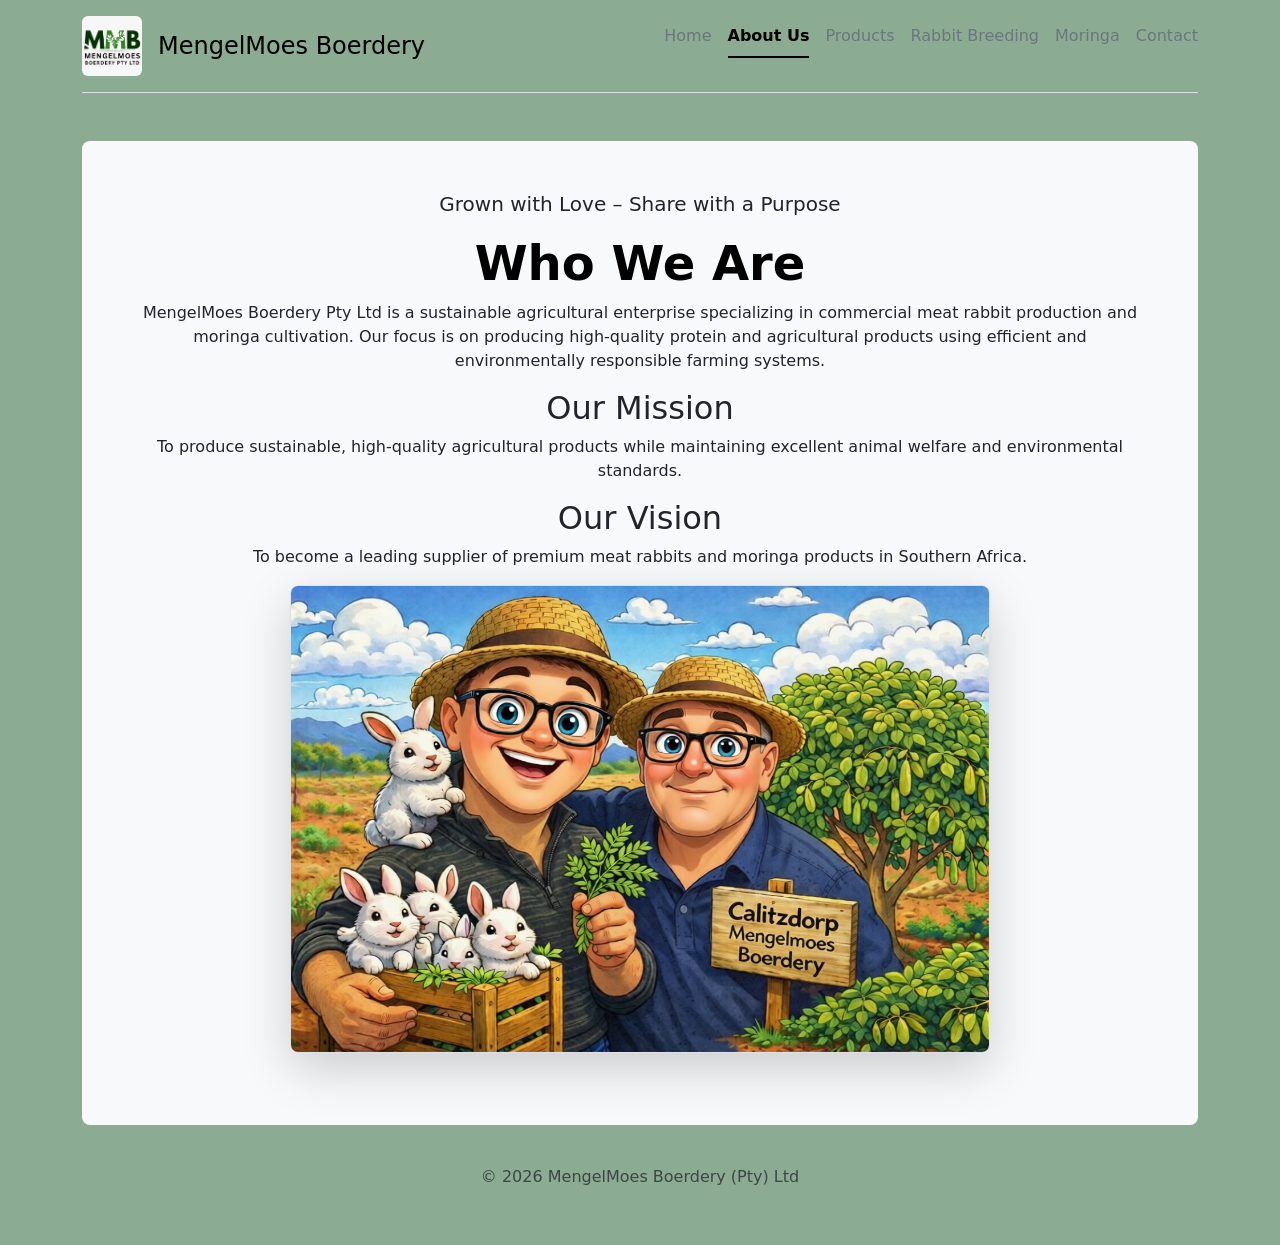
==== about.html @ 13d069d1 "Initial" ====
<!DOCTYPE html>
<html lang="en">
<head>
    <meta charset="UTF-8">
    <meta name="viewport" content="width=device-width, initial-scale=1.0">
    <title>About Us - MengelMoes Boerdery</title>
    <link href="https://cdn.jsdelivr.net/npm/bootstrap@5.3.6/dist/css/bootstrap.min.css" rel="stylesheet" integrity="sha384-4Q6Gf2aSP4eDXB8Miphtr37CMZZQ5oXLH2yaXMJ2w8e2ZtHTl7GptT4jmndRuHDT" crossorigin="anonymous">
</head>
<body class="container" style="background-color: #8cab93">
    <header class="d-flex flex-wrap justify-content-center py-3 mb-4 border-bottom"> 
        <a href="/" class="d-flex align-items-center mb-3 mb-md-0 me-md-auto link-body-emphasis text-decoration-none"> 
            <img src="Logo.jpeg" id="logo" alt="Logo" height="60" class="d-inline-block align-text-top rounded">
            <span class="ps-3 fs-4">MengelMoes Boerdery</span> 
        </a> 
            <ul class="nav nav-underline"> 
                <li class="nav-item"><a href="index.html" class="nav-link text-secondary" >Home</a></li> 
                <li class="nav-item"><a href="#" class="nav-link active" aria-current="page">About Us</a></li>
                <li class="nav-item"><a href="products.html" class="nav-link text-secondary">Products</a></li>
                <li class="nav-item"><a href="rabbits.html" class="nav-link text-secondary">Rabbit Breeding</a></li> 
                <li class="nav-item"><a href="moringa.html" class="nav-link text-secondary">Moringa</a></li> 
                <li class="nav-item"><a href="contact.html" class="nav-link text-secondary">Contact</a></li>
            </ul> 
    </header>
    <main class="mt-5 flex-shrink-0">
        <div class="p-5 text-center bg-body-tertiary rounded-3"> 
            <p class="lead">Grown with Love – Share with a Purpose</p>


            <div class="container">

            <div class="section">
                <h2 class="display-5 fw-bold text-body-emphasis">Who We Are</h2>
                <p>
                MengelMoes Boerdery Pty Ltd is a sustainable agricultural enterprise specializing in commercial meat rabbit production and moringa cultivation. Our focus is on producing high-quality protein and agricultural products using efficient and environmentally responsible farming systems.
                </p>
            </div>

        <div class="section">
            <h2>Our Mission</h2>
            <p>
            To produce sustainable, high-quality agricultural products while maintaining excellent animal welfare and environmental standards.
            </p>
        </div>

        <div class="section">
            <h2>Our Vision</h2>
            <p>
            To become a leading supplier of premium meat rabbits and moringa products in Southern Africa.
            </p>
        </div>

        </div>
        <div class="container px-5"> 
                <img src="mmboere.png" class="img-fluid border rounded-3 shadow-lg mb-4" alt="Kevin and Andrey Vrey" width="700" height="500" loading="lazy"> 
            </div>
     </div>   
     </main>
    <footer class="py-3 my-4">    
        <p class="text-center text-body-secondary">© <script>document.write(new Date().getFullYear())</script>
            MengelMoes Boerdery (Pty) Ltd</p> 
    </footer> 
<script src="https://cdn.jsdelivr.net/npm/bootstrap@5.3.6/dist/js/bootstrap.bundle.min.js" integrity="sha384-j1CDi7MgGQ12Z7Qab0qlWQ/Qqz24Gc6BM0thvEMVjHnfYGF0rmFCozFSxQBxwHKO" crossorigin="anonymous"></script>
</body>
</html>
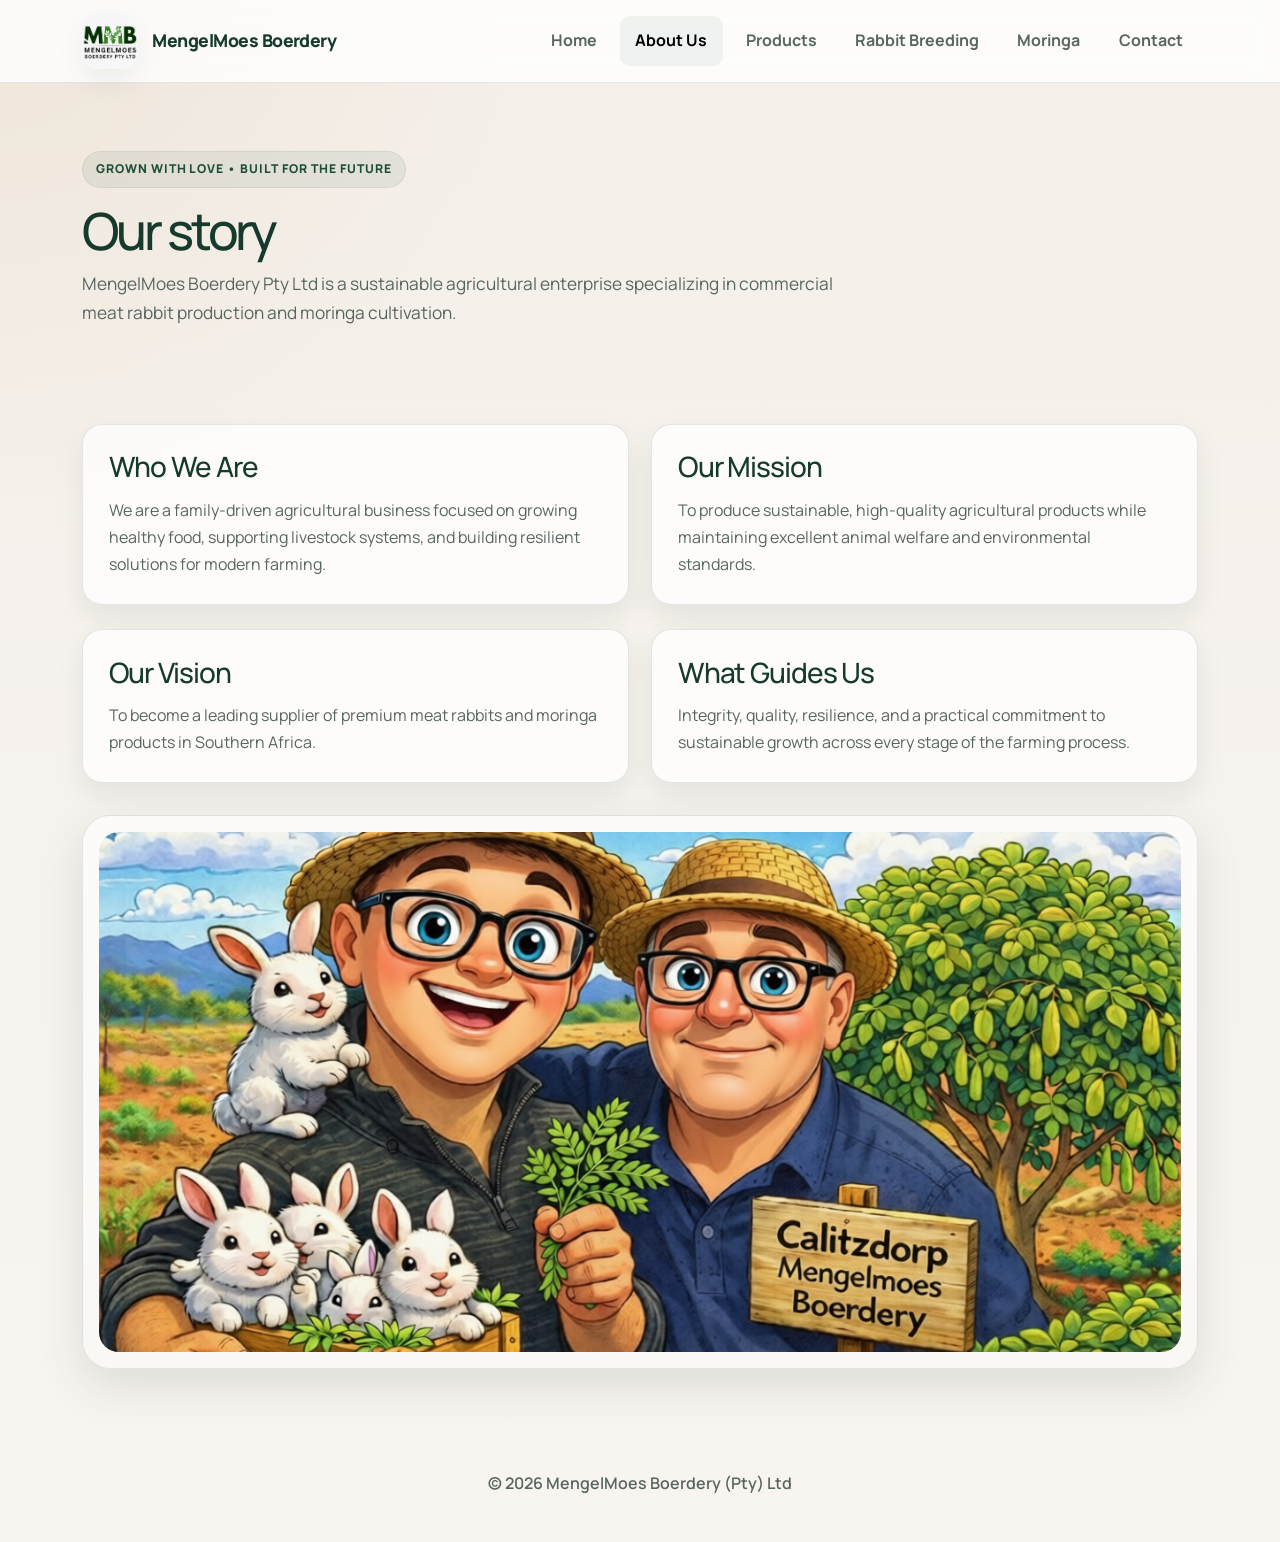
==== commit 492709fa: "Premium styling, need to add pictures" ====
--- a/about.html
+++ b/about.html
@@ -3,62 +3,98 @@
 <head>
     <meta charset="UTF-8">
     <meta name="viewport" content="width=device-width, initial-scale=1.0">
+    <meta name="description" content="Learn about MengelMoes Boerdery and our commitment to sustainable agriculture, rabbit breeding, and moringa farming.">
     <title>About Us - MengelMoes Boerdery</title>
     <link href="https://cdn.jsdelivr.net/npm/bootstrap@5.3.6/dist/css/bootstrap.min.css" rel="stylesheet" integrity="sha384-4Q6Gf2aSP4eDXB8Miphtr37CMZZQ5oXLH2yaXMJ2w8e2ZtHTl7GptT4jmndRuHDT" crossorigin="anonymous">
+    <link rel="stylesheet" href="styles.css">
 </head>
-<body class="container" style="background-color: #8cab93">
-    <header class="d-flex flex-wrap justify-content-center py-3 mb-4 border-bottom"> 
-        <a href="/" class="d-flex align-items-center mb-3 mb-md-0 me-md-auto link-body-emphasis text-decoration-none"> 
-            <img src="Logo.jpeg" id="logo" alt="Logo" height="60" class="d-inline-block align-text-top rounded">
-            <span class="ps-3 fs-4">MengelMoes Boerdery</span> 
-        </a> 
-            <ul class="nav nav-underline"> 
-                <li class="nav-item"><a href="index.html" class="nav-link text-secondary" >Home</a></li> 
-                <li class="nav-item"><a href="#" class="nav-link active" aria-current="page">About Us</a></li>
-                <li class="nav-item"><a href="products.html" class="nav-link text-secondary">Products</a></li>
-                <li class="nav-item"><a href="rabbits.html" class="nav-link text-secondary">Rabbit Breeding</a></li> 
-                <li class="nav-item"><a href="moringa.html" class="nav-link text-secondary">Moringa</a></li> 
-                <li class="nav-item"><a href="contact.html" class="nav-link text-secondary">Contact</a></li>
-            </ul> 
+<body>
+    <header class="site-header">
+        <div class="container">
+            <nav class="navbar navbar-expand-lg">
+                <a href="index.html" class="brand" aria-label="MengelMoes Boerdery home">
+                    <img src="Logo.jpeg" alt="MengelMoes Boerdery logo" class="brand-logo">
+                    <span class="brand-text">MengelMoes Boerdery</span>
+                </a>
+
+                <button class="navbar-toggler" type="button" data-bs-toggle="collapse" data-bs-target="#mainNav" aria-controls="mainNav" aria-expanded="false" aria-label="Toggle navigation">
+                    <span class="navbar-toggler-icon"></span>
+                </button>
+
+                <div class="collapse navbar-collapse" id="mainNav">
+                    <ul class="navbar-nav ms-auto nav-list">
+                        <li class="nav-item"><a href="index.html" class="nav-link">Home</a></li>
+                        <li class="nav-item"><a href="about.html" class="nav-link active">About Us</a></li>
+                        <li class="nav-item"><a href="products.html" class="nav-link">Products</a></li>
+                        <li class="nav-item"><a href="rabbits.html" class="nav-link">Rabbit Breeding</a></li>
+                        <li class="nav-item"><a href="moringa.html" class="nav-link">Moringa</a></li>
+                        <li class="nav-item"><a href="contact.html" class="nav-link">Contact</a></li>
+                    </ul>
+                </div>
+            </nav>
+        </div>
     </header>
-    <main class="mt-5 flex-shrink-0">
-        <div class="p-5 text-center bg-body-tertiary rounded-3"> 
-            <p class="lead">Grown with Love – Share with a Purpose</p>
 
+    <main>
+        <section class="page-hero">
+            <div class="container">
+                <div class="page-intro">
+                    <span class="eyebrow">Grown with love • built for the future</span>
+                    <h1 class="page-title">Our story</h1>
+                    <p class="page-lead">
+                        MengelMoes Boerdery Pty Ltd is a sustainable agricultural enterprise specializing in commercial meat rabbit production and moringa cultivation.
+                    </p>
+                </div>
+            </div>
+        </section>
 
+        <section class="section">
             <div class="container">
+                <div class="story-grid">
+                    <article class="info-card">
+                        <h3>Who We Are</h3>
+                        <p>
+                            We are a family-driven agricultural business focused on growing healthy food, supporting livestock systems, and building resilient solutions for modern farming.
+                        </p>
+                    </article>
 
-            <div class="section">
-                <h2 class="display-5 fw-bold text-body-emphasis">Who We Are</h2>
-                <p>
-                MengelMoes Boerdery Pty Ltd is a sustainable agricultural enterprise specializing in commercial meat rabbit production and moringa cultivation. Our focus is on producing high-quality protein and agricultural products using efficient and environmentally responsible farming systems.
-                </p>
+                    <article class="info-card">
+                        <h3>Our Mission</h3>
+                        <p>
+                            To produce sustainable, high-quality agricultural products while maintaining excellent animal welfare and environmental standards.
+                        </p>
+                    </article>
+                </div>
+
+                <div class="story-grid mt-4">
+                    <article class="info-card">
+                        <h3>Our Vision</h3>
+                        <p>
+                            To become a leading supplier of premium meat rabbits and moringa products in Southern Africa.
+                        </p>
+                    </article>
+
+                    <article class="info-card">
+                        <h3>What Guides Us</h3>
+                        <p>
+                            Integrity, quality, resilience, and a practical commitment to sustainable growth across every stage of the farming process.
+                        </p>
+                    </article>
+                </div>
+
+                <div class="page-image-wrap">
+                    <img src="mmboere.png" alt="Kevin and Andrey Vrey" loading="lazy">
+                </div>
             </div>
+        </section>
+    </main>
 
-        <div class="section">
-            <h2>Our Mission</h2>
-            <p>
-            To produce sustainable, high-quality agricultural products while maintaining excellent animal welfare and environmental standards.
-            </p>
+    <footer class="site-footer">
+        <div class="container">
+            <p>© <script>document.write(new Date().getFullYear())</script> MengelMoes Boerdery (Pty) Ltd</p>
         </div>
+    </footer>
 
-        <div class="section">
-            <h2>Our Vision</h2>
-            <p>
-            To become a leading supplier of premium meat rabbits and moringa products in Southern Africa.
-            </p>
-        </div>
-
-        </div>
-        <div class="container px-5"> 
-                <img src="mmboere.png" class="img-fluid border rounded-3 shadow-lg mb-4" alt="Kevin and Andrey Vrey" width="700" height="500" loading="lazy"> 
-            </div>
-     </div>   
-     </main>
-    <footer class="py-3 my-4">    
-        <p class="text-center text-body-secondary">© <script>document.write(new Date().getFullYear())</script>
-            MengelMoes Boerdery (Pty) Ltd</p> 
-    </footer> 
-<script src="https://cdn.jsdelivr.net/npm/bootstrap@5.3.6/dist/js/bootstrap.bundle.min.js" integrity="sha384-j1CDi7MgGQ12Z7Qab0qlWQ/Qqz24Gc6BM0thvEMVjHnfYGF0rmFCozFSxQBxwHKO" crossorigin="anonymous"></script>
+    <script src="https://cdn.jsdelivr.net/npm/bootstrap@5.3.6/dist/js/bootstrap.bundle.min.js" integrity="sha384-j1CDi7MgGQ12Z7Qab0qlWQ/Qqz24Gc6BM0thvEMVjHnfYGF0rmFCozFSxQBxwHKO" crossorigin="anonymous"></script>
 </body>
 </html>
--- a/styles.css
+++ b/styles.css
@@ -0,0 +1,568 @@
+/* ...existing code... */
+
+@import url('https://fonts.googleapis.com/css2?family=Manrope:wght@400;500;600;700;800&display=swap');
+
+:root {
+  --bg: #f4efe9;
+  --bg-soft: #faf7f2;
+  --surface: #ffffff;
+  --surface-alt: #eef3ee;
+  --primary: #1f4d3a;
+  --primary-dark: #163b2d;
+  --primary-soft: #e1efe7;
+  --accent: #c89d62;
+  --text: #1e2a27;
+  --muted: #586660;
+  --border: rgba(31, 77, 58, 0.12);
+  --shadow: 0 18px 45px rgba(22, 59, 45, 0.12);
+  --shadow-soft: 0 12px 28px rgba(22, 59, 45, 0.08);
+  --radius: 20px;
+  --radius-lg: 28px;
+  --container: 1180px;
+}
+
+* {
+  box-sizing: border-box;
+}
+
+html {
+  scroll-behavior: smooth;
+}
+
+body {
+  margin: 0;
+  font-family: "Manrope", "Segoe UI", Arial, sans-serif;
+  background:
+    radial-gradient(circle at top left, rgba(200, 157, 98, 0.12), transparent 26%),
+    linear-gradient(180deg, var(--bg) 0%, #f8f5f1 100%);
+  color: var(--text);
+  line-height: 1.7;
+}
+
+img {
+  max-width: 100%;
+  display: block;
+}
+
+a {
+  text-decoration: none;
+  color: inherit;
+}
+
+p {
+  margin: 0;
+}
+
+.container {
+  width: min(var(--container), calc(100% - 2rem));
+  margin: 0 auto;
+}
+
+/* Header */
+.site-header {
+  position: sticky;
+  top: 0;
+  z-index: 20;
+  background: rgba(255, 255, 255, 0.82);
+  backdrop-filter: blur(12px);
+  border-bottom: 1px solid var(--border);
+}
+
+.navbar {
+  min-height: 82px;
+  padding: 0.8rem 0;
+}
+
+.brand {
+  display: inline-flex;
+  align-items: center;
+  gap: 0.9rem;
+  color: var(--primary-dark);
+  font-weight: 800;
+}
+
+.brand-logo {
+  width: 56px;
+  height: 56px;
+  border-radius: 16px;
+  object-fit: cover;
+  box-shadow: var(--shadow-soft);
+}
+
+.brand-text {
+  font-size: 1.1rem;
+  letter-spacing: -0.03em;
+}
+
+.nav-list {
+  gap: 0.5rem;
+}
+
+.nav-link {
+  color: var(--muted);
+  font-weight: 700;
+  padding: 0.7rem 0.95rem !important;
+  border-radius: 10px;
+  transition: all 0.2s ease;
+}
+
+.nav-link:hover,
+.nav-link.active {
+  color: var(--primary);
+  background: rgba(31, 77, 58, 0.06);
+}
+
+/* Buttons */
+.btn {
+  display: inline-flex;
+  align-items: center;
+  justify-content: center;
+  gap: 0.45rem;
+  border-radius: 999px;
+  padding: 0.95rem 1.6rem;
+  font-weight: 800;
+  letter-spacing: -0.02em;
+  transition: all 0.2s ease;
+  border: 1px solid transparent;
+}
+
+.btn:hover {
+  transform: translateY(-1px);
+}
+
+.btn-primary {
+  background: linear-gradient(135deg, var(--primary) 0%, var(--primary-dark) 100%);
+  color: #fff;
+  box-shadow: var(--shadow);
+}
+
+.btn-primary:hover {
+  box-shadow: 0 20px 38px rgba(22, 59, 45, 0.2);
+}
+
+.btn-secondary {
+  background: rgba(255, 255, 255, 0.7);
+  color: var(--primary);
+  border-color: var(--border);
+}
+
+.hero {
+  padding: 4.5rem 0 2rem;
+}
+
+.hero-inner {
+  display: grid;
+  grid-template-columns: 1.08fr 0.92fr;
+  gap: 2.2rem;
+  align-items: center;
+}
+
+.eyebrow {
+  display: inline-flex;
+  align-items: center;
+  gap: 0.5rem;
+  padding: 0.45rem 0.8rem;
+  background: rgba(31, 77, 58, 0.08);
+  border: 1px solid rgba(31, 77, 58, 0.08);
+  border-radius: 999px;
+  color: var(--primary);
+  font-size: 0.76rem;
+  font-weight: 800;
+  text-transform: uppercase;
+  letter-spacing: 0.08em;
+}
+
+.eyebrow-alt {
+  background: rgba(200, 157, 98, 0.12);
+  color: #715327;
+}
+
+.hero-copy h1 {
+  margin: 1.25rem 0 1rem;
+  font-size: clamp(2.7rem, 5vw, 5rem);
+  line-height: 0.96;
+  letter-spacing: -0.06em;
+  color: var(--primary-dark);
+  max-width: 620px;
+}
+
+.hero-copy p {
+  max-width: 610px;
+  font-size: 1.08rem;
+  color: var(--muted);
+  margin-bottom: 2rem;
+}
+
+.hero-actions {
+  display: flex;
+  flex-wrap: wrap;
+  gap: 0.9rem;
+  margin-bottom: 2rem;
+}
+
+.hero-meta {
+  display: flex;
+  flex-wrap: wrap;
+  gap: 1rem;
+}
+
+.mini-stat {
+  min-width: 150px;
+  background: rgba(255, 255, 255, 0.65);
+  border: 1px solid var(--border);
+  border-radius: 16px;
+  padding: 0.9rem 1rem;
+  box-shadow: var(--shadow-soft);
+}
+
+.mini-stat strong {
+  display: block;
+  color: var(--primary-dark);
+  font-size: 1.05rem;
+  letter-spacing: -0.03em;
+}
+
+.mini-stat span {
+  font-size: 0.8rem;
+  color: var(--muted);
+}
+
+.hero-visual {
+  display: flex;
+  justify-content: center;
+}
+
+.image-shell {
+  position: relative;
+  width: min(100%, 540px);
+  padding: 1rem;
+  border-radius: var(--radius-lg);
+  background: linear-gradient(180deg, rgba(255,255,255,0.7), rgba(255,255,255,0.3));
+  box-shadow: var(--shadow);
+  border: 1px solid rgba(31, 77, 58, 0.08);
+}
+
+.image-shell::before {
+  content: "";
+  position: absolute;
+  inset: 18px auto auto 18px;
+  width: 110px;
+  height: 110px;
+  border-radius: 50%;
+  background: rgba(200, 157, 98, 0.18);
+  filter: blur(10px);
+}
+
+.hero-image {
+  position: relative;
+  z-index: 1;
+  width: 100%;
+  height: 600px;
+  object-fit: cover;
+  border-radius: 22px;
+  box-shadow: 0 20px 40px rgba(24, 42, 34, 0.18);
+}
+
+.section {
+  padding: 4rem 0;
+}
+
+.section-soft {
+  background: rgba(255,255,255,0.38);
+  border-top: 1px solid var(--border);
+  border-bottom: 1px solid var(--border);
+}
+
+.section-heading {
+  margin-bottom: 2rem;
+}
+
+.section-heading h2 {
+  margin-top: 1rem;
+  font-size: clamp(2rem, 3vw, 3rem);
+  line-height: 1.1;
+  letter-spacing: -0.05em;
+  color: var(--primary-dark);
+  max-width: 760px;
+}
+
+.card-grid {
+  display: grid;
+  grid-template-columns: repeat(3, minmax(0, 1fr));
+  gap: 1.4rem;
+}
+
+.card {
+  background: rgba(255,255,255,0.72);
+  border: 1px solid var(--border);
+  border-radius: var(--radius);
+  padding: 1.7rem;
+  box-shadow: var(--shadow-soft);
+  transition: transform 0.2s ease, box-shadow 0.2s ease;
+}
+
+.card:hover {
+  transform: translateY(-4px);
+  box-shadow: var(--shadow);
+}
+
+.feature-icon {
+  width: 52px;
+  height: 52px;
+  border-radius: 14px;
+  background: var(--primary-soft);
+  color: var(--primary);
+  display: grid;
+  place-items: center;
+  margin-bottom: 1rem;
+  font-weight: 800;
+  font-size: 1.25rem;
+}
+
+.card h3 {
+  margin: 0 0 0.7rem;
+  color: var(--primary-dark);
+  font-size: 1.45rem;
+  letter-spacing: -0.04em;
+}
+
+.card p {
+  color: var(--muted);
+}
+
+.contact-panel {
+  background: rgba(255,255,255,0.72);
+  border: 1px solid var(--border);
+  border-radius: var(--radius-lg);
+  padding: 1.5rem;
+  box-shadow: var(--shadow-soft);
+}
+
+.contact-card {
+  height: 100%;
+  background: var(--surface);
+  border: 1px solid var(--border);
+  border-radius: 18px;
+  padding: 1.5rem;
+}
+
+.contact-card h3 {
+  margin-bottom: 0.8rem;
+  color: var(--primary-dark);
+  font-size: 1.15rem;
+}
+
+.contact-card a,
+.contact-card p {
+  color: var(--muted);
+  font-size: 1rem;
+}
+
+.site-footer {
+  padding: 2rem 0 2.5rem;
+  text-align: center;
+  color: var(--muted);
+}
+
+.site-footer p {
+  margin: 0;
+  font-weight: 600;
+}
+
+.page-hero {
+  padding: 4.25rem 0 2rem;
+}
+
+.page-intro {
+  max-width: 760px;
+}
+
+.page-title {
+  margin: 1rem 0 0.8rem;
+  font-size: clamp(2.2rem, 4vw, 4rem);
+  line-height: 1.02;
+  letter-spacing: -0.06em;
+  color: var(--primary-dark);
+}
+
+.page-lead {
+  color: var(--muted);
+  font-size: 1.08rem;
+}
+
+.story-grid,
+.info-grid,
+.product-grid,
+.feature-grid,
+.stats-grid {
+  display: grid;
+  gap: 1.4rem;
+}
+
+.story-grid {
+  grid-template-columns: repeat(2, minmax(0, 1fr));
+}
+
+.info-grid,
+.product-grid,
+.feature-grid {
+  grid-template-columns: repeat(3, minmax(0, 1fr));
+}
+
+.stats-grid {
+  grid-template-columns: repeat(4, minmax(0, 1fr));
+}
+
+.info-card,
+.product-card,
+.feature-card,
+.stat-card {
+  background: rgba(255,255,255,0.74);
+  border: 1px solid var(--border);
+  border-radius: var(--radius);
+  box-shadow: var(--shadow-soft);
+  padding: 1.6rem;
+}
+
+.info-card h3,
+.product-card h3,
+.feature-card h3 {
+  margin: 0 0 0.8rem;
+  color: var(--primary-dark);
+  letter-spacing: -0.04em;
+}
+
+.info-card p,
+.product-card p,
+.feature-card p {
+  color: var(--muted);
+}
+
+.info-list,
+.product-list {
+  list-style: none;
+  margin: 1rem 0 0;
+  padding: 0;
+  display: grid;
+  gap: 0.6rem;
+}
+
+.info-list li,
+.product-list li {
+  position: relative;
+  padding-left: 1.1rem;
+  color: var(--muted);
+}
+
+.info-list li::before,
+.product-list li::before {
+  content: "•";
+  position: absolute;
+  left: 0;
+  color: var(--accent);
+  font-weight: 800;
+}
+
+.page-image-wrap {
+  margin-top: 2rem;
+  padding: 1rem;
+  background: linear-gradient(180deg, rgba(255,255,255,0.7), rgba(255,255,255,0.35));
+  border: 1px solid var(--border);
+  border-radius: var(--radius-lg);
+  box-shadow: var(--shadow);
+}
+
+.page-image-wrap img {
+  width: 100%;
+  height: 520px;
+  object-fit: cover;
+  border-radius: 20px;
+}
+
+.contact-layout {
+  display: grid;
+  grid-template-columns: 1.1fr 0.9fr;
+  gap: 1.5rem;
+}
+
+.contact-form-panel,
+.contact-details-panel {
+  background: rgba(255,255,255,0.74);
+  border: 1px solid var(--border);
+  border-radius: var(--radius-lg);
+  box-shadow: var(--shadow-soft);
+  padding: 1.5rem;
+}
+
+.form-grid {
+  display: grid;
+  grid-template-columns: repeat(2, minmax(0, 1fr));
+  gap: 1rem;
+}
+
+.form-control {
+  width: 100%;
+  border: 1px solid var(--border);
+  border-radius: 14px;
+  padding: 0.9rem 1rem;
+  background: rgba(255,255,255,0.7);
+  color: var(--text);
+}
+
+.form-control:focus {
+  border-color: rgba(31, 77, 58, 0.4);
+  box-shadow: 0 0 0 0.2rem rgba(31, 77, 58, 0.08);
+  outline: none;
+}
+
+.contact-details-panel h3,
+.contact-form-panel h3 {
+  margin: 0 0 1rem;
+  color: var(--primary-dark);
+  letter-spacing: -0.04em;
+}
+
+.contact-list {
+  list-style: none;
+  padding: 0;
+  margin: 0;
+  display: grid;
+  gap: 1rem;
+}
+
+.contact-list li {
+  color: var(--muted);
+}
+
+.contact-list strong {
+  display: block;
+  margin-bottom: 0.3rem;
+  color: var(--primary-dark);
+}
+
+.site-footer {
+  padding: 2.3rem 0 2.8rem;
+  text-align: center;
+  color: var(--muted);
+}
+
+.site-footer p {
+  margin: 0;
+  font-weight: 600;
+}
+
+@media (max-width: 991px) {
+  .story-grid,
+  .info-grid,
+  .product-grid,
+  .feature-grid,
+  .stats-grid,
+  .contact-layout,
+  .form-grid {
+    grid-template-columns: 1fr;
+  }
+
+  .page-image-wrap img {
+    height: 420px;
+  }
+}
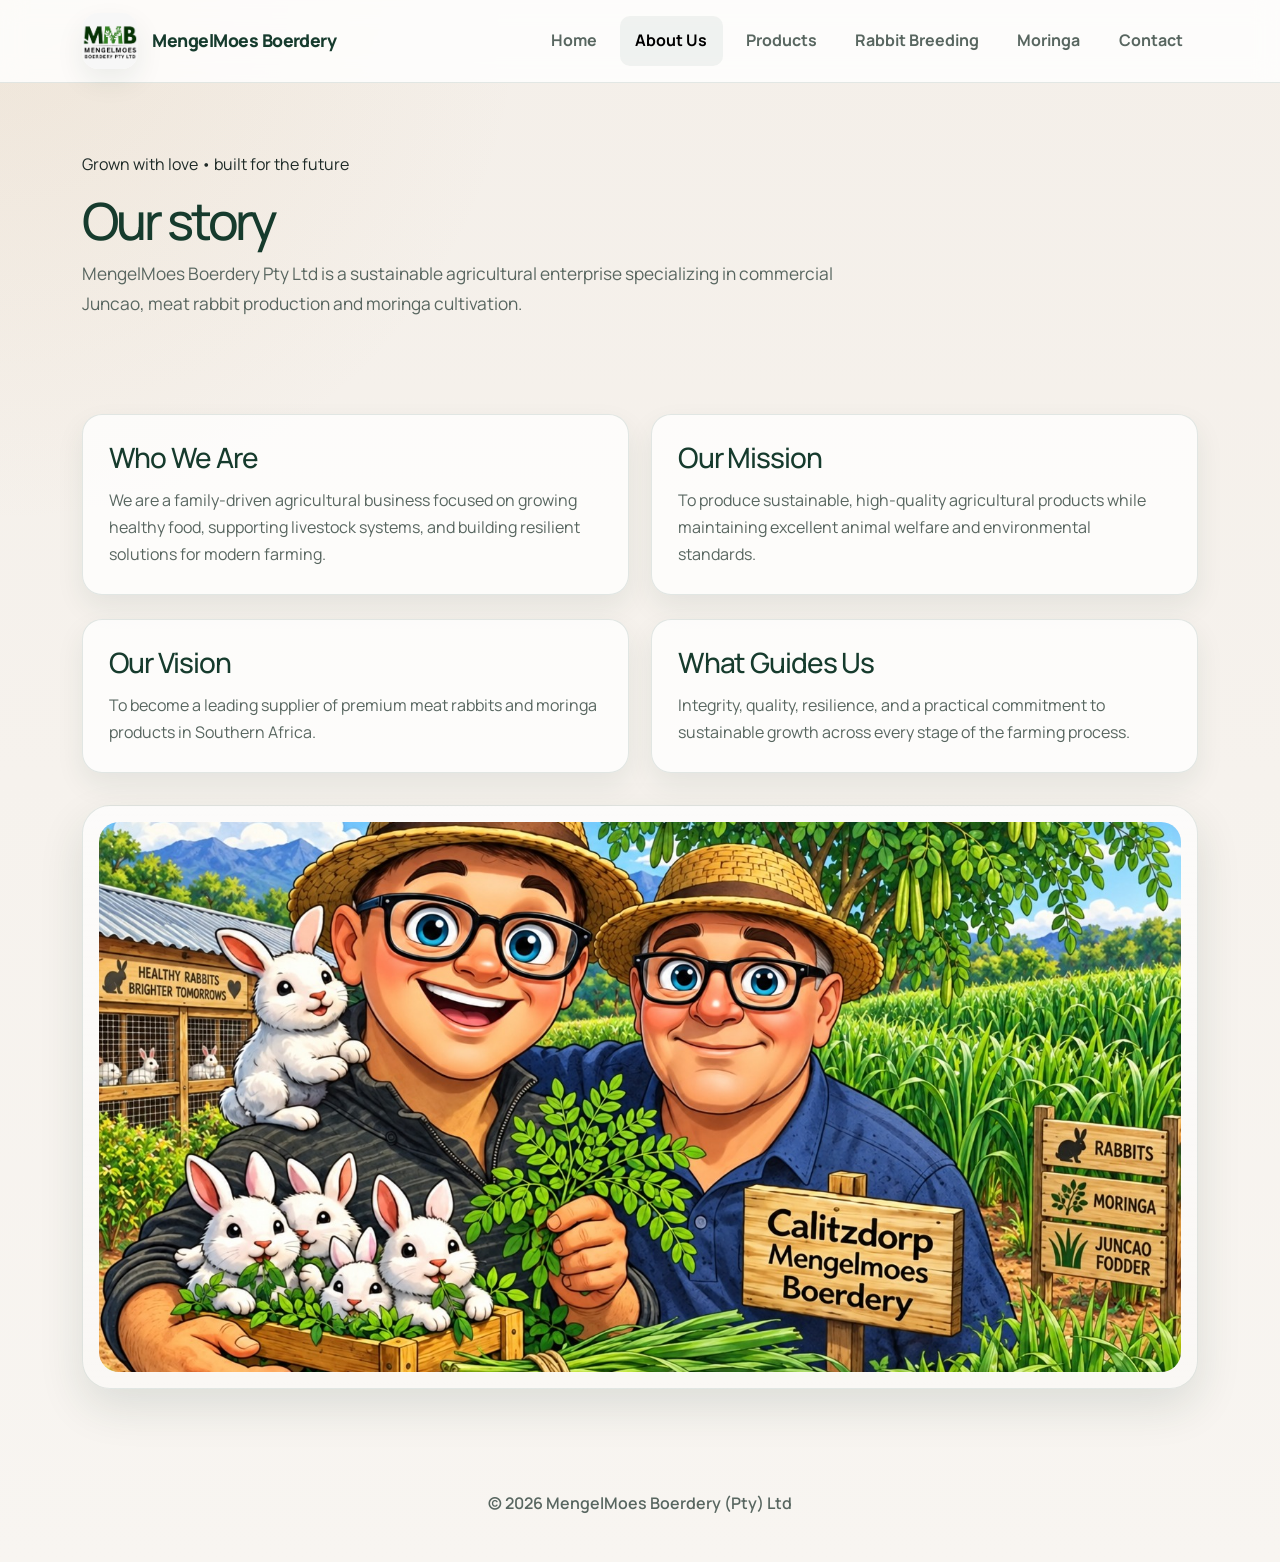
==== commit 164cbe75: "Contact details and picture update" ====
--- a/about.html
+++ b/about.html
@@ -42,7 +42,8 @@
                     <span class="eyebrow">Grown with love • built for the future</span>
                     <h1 class="page-title">Our story</h1>
                     <p class="page-lead">
-                        MengelMoes Boerdery Pty Ltd is a sustainable agricultural enterprise specializing in commercial meat rabbit production and moringa cultivation.
+                        MengelMoes Boerdery Pty Ltd is a sustainable agricultural enterprise specializing in 
+                        commercial Juncao, meat rabbit production and moringa cultivation.
                     </p>
                 </div>
             </div>
@@ -83,7 +84,7 @@
                 </div>
 
                 <div class="page-image-wrap">
-                    <img src="mmboere.png" alt="Kevin and Andrey Vrey" loading="lazy">
+                    <img src="mmboere.jpeg" alt="Kevin and Andrey Vrey" loading="lazy">
                 </div>
             </div>
         </section>
--- a/styles.css
+++ b/styles.css
@@ -84,9 +84,10 @@
 .brand-logo {
   width: 56px;
   height: 56px;
+  object-fit: cover;
   border-radius: 16px;
-  object-fit: cover;
-  box-shadow: var(--shadow-soft);
+  box-shadow: var(--shadow-soft);
+  display: block;
 }
 
 .brand-text {
@@ -151,68 +152,66 @@
 }
 
 .hero-inner {
-  display: grid;
-  grid-template-columns: 1.08fr 0.92fr;
-  gap: 2.2rem;
-  align-items: center;
-}
-
-.eyebrow {
-  display: inline-flex;
-  align-items: center;
-  gap: 0.5rem;
-  padding: 0.45rem 0.8rem;
-  background: rgba(31, 77, 58, 0.08);
-  border: 1px solid rgba(31, 77, 58, 0.08);
-  border-radius: 999px;
-  color: var(--primary);
-  font-size: 0.76rem;
-  font-weight: 800;
-  text-transform: uppercase;
-  letter-spacing: 0.08em;
-}
-
-.eyebrow-alt {
-  background: rgba(200, 157, 98, 0.12);
-  color: #715327;
+  display: block;
+}
+
+.hero-copy {
+  max-width: 820px;
+  margin: 0 auto 2rem;
+  text-align: center;
 }
 
 .hero-copy h1 {
-  margin: 1.25rem 0 1rem;
+  margin: 1.25rem auto 1rem;
+  max-width: 760px;
   font-size: clamp(2.7rem, 5vw, 5rem);
   line-height: 0.96;
   letter-spacing: -0.06em;
   color: var(--primary-dark);
-  max-width: 620px;
 }
 
 .hero-copy p {
-  max-width: 610px;
+  max-width: 680px;
+  margin: 0 auto 2rem;
   font-size: 1.08rem;
   color: var(--muted);
-  margin-bottom: 2rem;
-}
-
-.hero-actions {
-  display: flex;
-  flex-wrap: wrap;
-  gap: 0.9rem;
-  margin-bottom: 2rem;
-}
-
+}
+
+.hero-copy .brand-logo {
+  display: block;
+  width: 92px;
+  height: 92px;
+  margin: 0.75rem auto 1rem;
+  object-fit: cover;
+  border-radius: 20px;
+  background: rgba(255, 255, 255, 0.55);
+  padding: 0.5rem;
+  box-shadow: var(--shadow-soft);
+}
+
+.hero-actions,
 .hero-meta {
   display: flex;
+  justify-content: center;
+  align-items: center;
   flex-wrap: wrap;
   gap: 1rem;
 }
 
+.hero-meta {
+  margin-top: 2rem;
+}
+
 .mini-stat {
-  min-width: 150px;
+  flex: 1 1 180px;
+  max-width: 220px;
+  min-width: 180px;
   background: rgba(255, 255, 255, 0.65);
   border: 1px solid var(--border);
   border-radius: 16px;
   padding: 0.9rem 1rem;
   box-shadow: var(--shadow-soft);
+  text-align: center;
 }
 
 .mini-stat strong {
@@ -230,35 +229,28 @@
 .hero-visual {
   display: flex;
   justify-content: center;
+  width: 100%;
 }
 
 .image-shell {
   position: relative;
-  width: min(100%, 540px);
-  padding: 1rem;
+  width: min(100%, 1200px);
+  aspect-ratio: 16 / 9;
+  padding: 0.9rem;
   border-radius: var(--radius-lg);
   background: linear-gradient(180deg, rgba(255,255,255,0.7), rgba(255,255,255,0.3));
   box-shadow: var(--shadow);
   border: 1px solid rgba(31, 77, 58, 0.08);
-}
-
-.image-shell::before {
-  content: "";
-  position: absolute;
-  inset: 18px auto auto 18px;
-  width: 110px;
-  height: 110px;
-  border-radius: 50%;
-  background: rgba(200, 157, 98, 0.18);
-  filter: blur(10px);
+  overflow: hidden;
 }
 
 .hero-image {
   position: relative;
   z-index: 1;
   width: 100%;
-  height: 600px;
-  object-fit: cover;
+  height: 100%;
+  object-fit: contain;
+  object-position: center;
   border-radius: 22px;
   box-shadow: 0 20px 40px rgba(24, 42, 34, 0.18);
 }
@@ -288,8 +280,9 @@
 
 .card-grid {
   display: grid;
-  grid-template-columns: repeat(3, minmax(0, 1fr));
+  grid-template-columns: repeat(auto-fit, minmax(220px, 1fr));
   gap: 1.4rem;
+  align-items: stretch;
 }
 
 .card {
@@ -299,6 +292,7 @@
   padding: 1.7rem;
   box-shadow: var(--shadow-soft);
   transition: transform 0.2s ease, box-shadow 0.2s ease;
+  height: 100%;
 }
 
 .card:hover {
@@ -474,7 +468,7 @@
 
 .page-image-wrap img {
   width: 100%;
-  height: 520px;
+  height: 550px;
   object-fit: cover;
   border-radius: 20px;
 }
@@ -534,6 +528,10 @@
   color: var(--muted);
 }
 
+.contact-list span {
+  display: block;
+}
+
 .contact-list strong {
   display: block;
   margin-bottom: 0.3rem;
@@ -549,6 +547,23 @@
 .site-footer p {
   margin: 0;
   font-weight: 600;
+}
+
+.hero-kicker {
+  margin: 0 0 0.35rem;
+  font-size: 0.78rem;
+  font-weight: 800;
+  letter-spacing: 0.14em;
+  text-transform: uppercase;
+  color: var(--primary);
+}
+
+.brand-title {
+  margin: 0 0 0.8rem;
+  font-size: clamp(1.7rem, 2.4vw, 2.5rem);
+  line-height: 1.1;
+  letter-spacing: -0.04em;
+  color: var(--primary-dark);
 }
 
 @media (max-width: 991px) {
